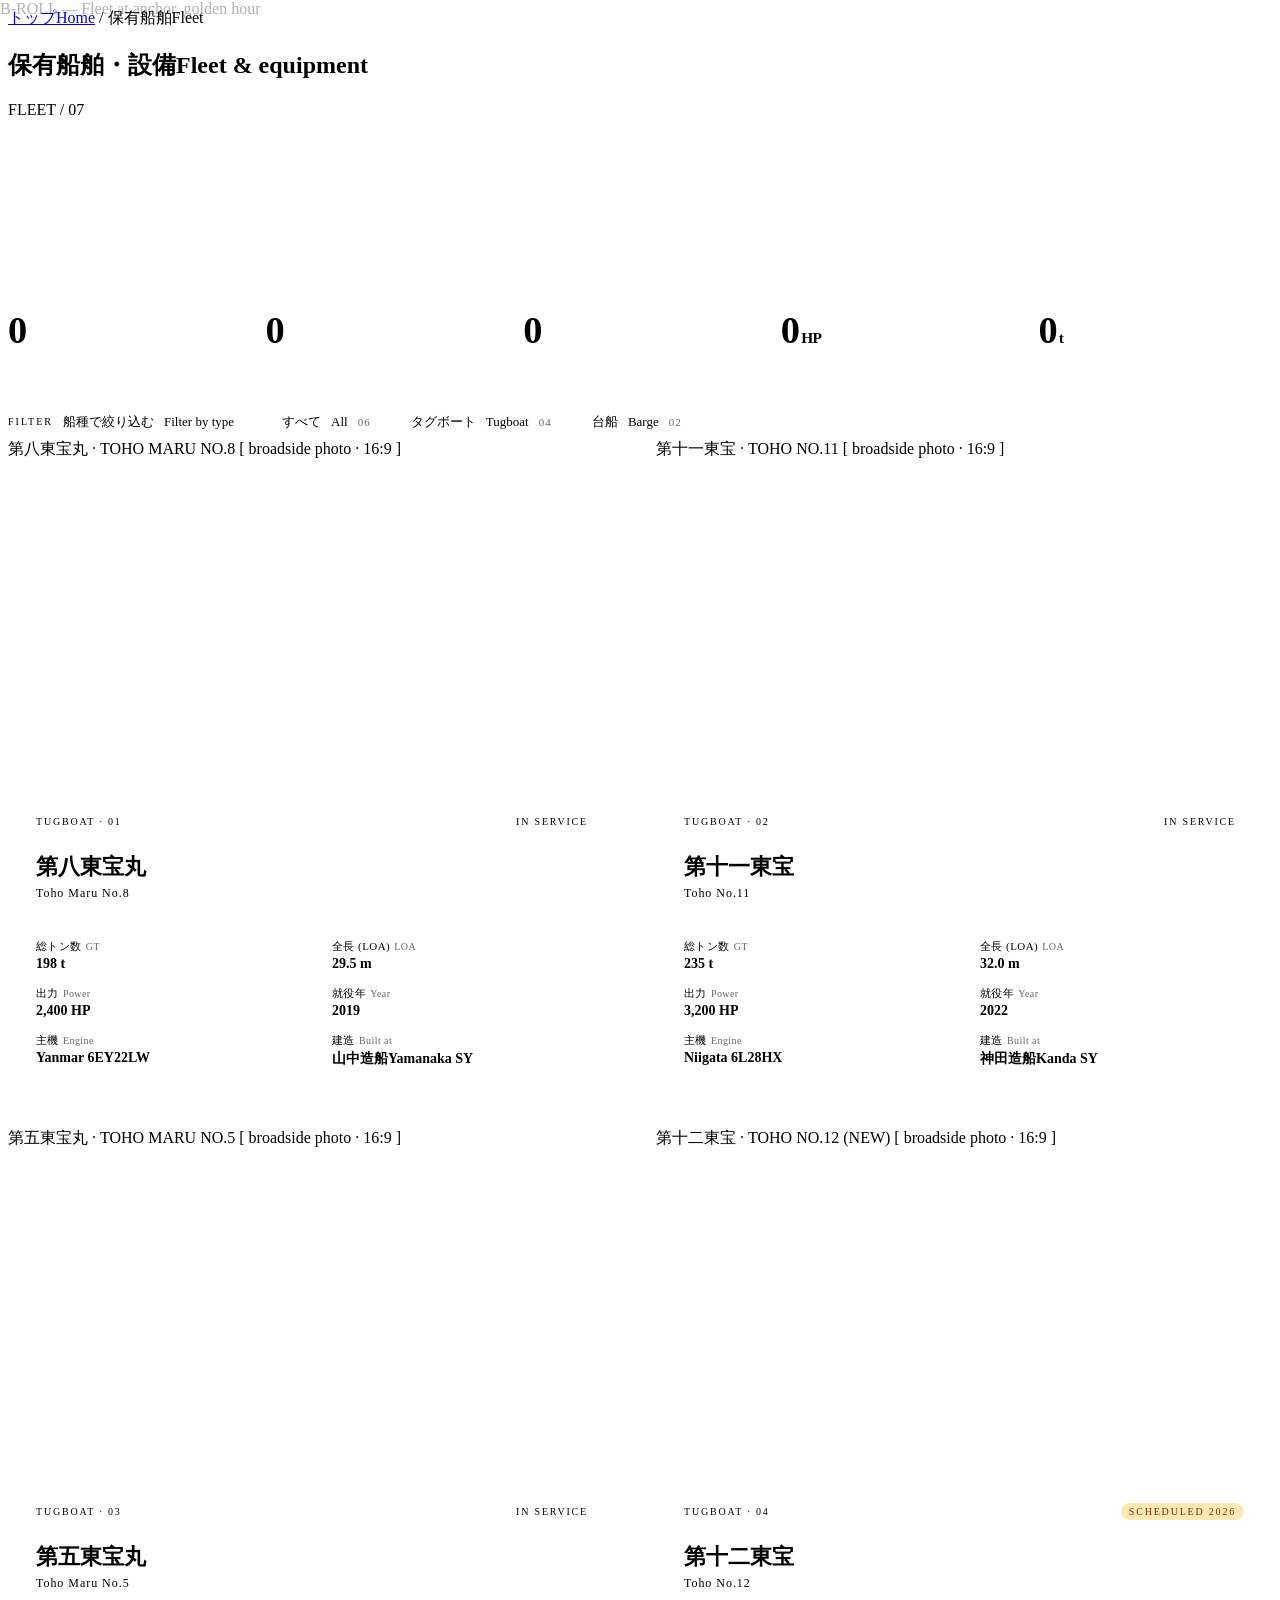
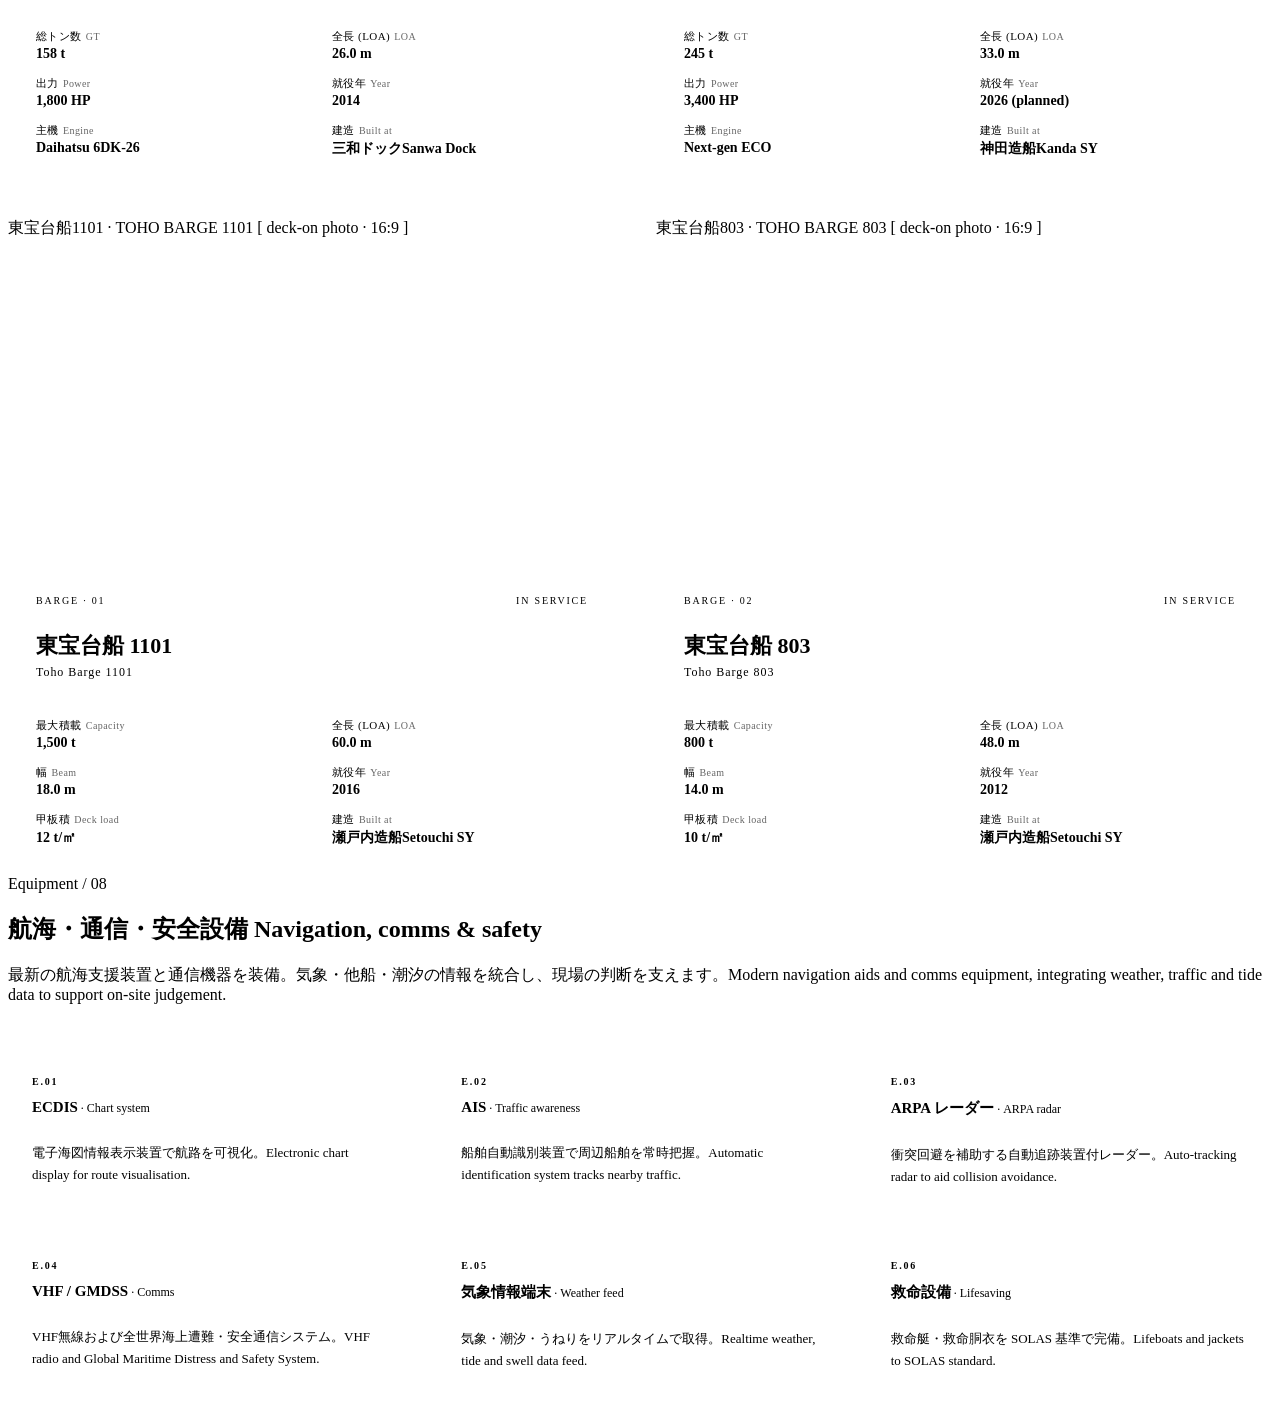
==== fleet.html @ 9111d15b "Add fleet.html" ====
<!doctype html>
<html lang="ja" data-lang="jp">
<head>
<meta charset="utf-8" />
<meta name="viewport" content="width=device-width, initial-scale=1" />
<title>保有船舶 | 東宝海運株式会社</title>
<link rel="preconnect" href="https://fonts.googleapis.com" />
<link rel="preconnect" href="https://fonts.gstatic.com" crossorigin />
<link href="https://fonts.googleapis.com/css2?family=Manrope:wght@400;500;600;700;800&family=Noto+Sans+JP:wght@300;400;500;700;900&family=JetBrains+Mono:wght@400;500&display=swap" rel="stylesheet" />
<link rel="stylesheet" href="assets/shared.css" />
</head>
<body>

<div data-partial="header" data-active="fleet" data-transparent="true"></div>

<section class="page-hero" data-screen-label="Fleet Hero">
  <div class="deco-bg"></div>
  <div class="img-ph dark" style="position:absolute;inset:0;border:none;opacity:0.3" data-parallax="0.2">
    <span class="ph-label">B-ROLL — Fleet at anchor, golden hour</span>
  </div>
  <div class="container">
    <div class="breadcrumb">
      <a href="index.html"><span class="jp">トップ</span><span class="en-text">Home</span></a>
      <span>/</span>
      <span><span class="jp">保有船舶</span><span class="en-text">Fleet</span></span>
    </div>
    <h1><span class="jp">保有船舶・設備</span><span class="en-text">Fleet & equipment</span></h1>
    <p class="en-label">FLEET / 07</p>
    <p style="margin-top:24px;max-width:60ch;color:rgba(255,255,255,0.8);font-size:16px">
      <span class="jp">瀬戸内の航行条件に最適化された、6隻のタグボートと台船を運用しています。</span>
      <span class="en-text">Six tugboats and barges, optimised for Seto Inland Sea operating conditions.</span>
    </p>
  </div>
  <svg class="wave-line" viewBox="0 0 1440 60" preserveAspectRatio="none"><path d="M0,30 C240,10 480,50 720,30 C960,10 1200,50 1440,30 L1440,60 L0,60 Z" fill="rgba(255,255,255,0.06)"/></svg>
</section>

<!-- Fleet stats bar -->
<section class="fleet-stats">
  <div class="container">
    <div class="stats-row">
      <div class="stat-item">
        <span class="stat-val en"><span data-count="6">0</span></span>
        <span class="stat-key"><span class="jp">保有船舶</span><span class="en-text">Vessels</span></span>
      </div>
      <div class="stat-item">
        <span class="stat-val en"><span data-count="4">0</span></span>
        <span class="stat-key"><span class="jp">タグボート</span><span class="en-text">Tugboats</span></span>
      </div>
      <div class="stat-item">
        <span class="stat-val en"><span data-count="2">0</span></span>
        <span class="stat-key"><span class="jp">台船</span><span class="en-text">Barges</span></span>
      </div>
      <div class="stat-item">
        <span class="stat-val en"><span data-count="3200">0</span><span class="unit">HP</span></span>
        <span class="stat-key"><span class="jp">最大出力</span><span class="en-text">Peak power</span></span>
      </div>
      <div class="stat-item">
        <span class="stat-val en"><span data-count="1500">0</span><span class="unit">t</span></span>
        <span class="stat-key"><span class="jp">最大積載</span><span class="en-text">Peak capacity</span></span>
      </div>
    </div>
  </div>
</section>

<!-- Filter -->
<section style="background:var(--white);border-bottom:1px solid var(--line)">
  <div class="container fleet-filter">
    <div class="filter-label">
      <span class="mono">FILTER</span>
      <span class="jp">船種で絞り込む</span><span class="en-text">Filter by type</span>
    </div>
    <div class="filter-tabs">
      <button class="tab is-active" data-filter="all"><span class="jp">すべて</span><span class="en-text">All</span><span class="count en">06</span></button>
      <button class="tab" data-filter="tug"><span class="jp">タグボート</span><span class="en-text">Tugboat</span><span class="count en">04</span></button>
      <button class="tab" data-filter="barge"><span class="jp">台船</span><span class="en-text">Barge</span><span class="count en">02</span></button>
    </div>
  </div>
</section>

<!-- Vessels grid -->
<section class="section">
  <div class="container">
    <div class="vessel-grid">
      <!-- Tug 1 -->
      <article class="vessel-card" data-type="tug" data-reveal>
        <div class="img-ph vessel-img">
          <span class="ph-label">第八東宝丸 · TOHO MARU NO.8</span>
          <span class="ph-text">[ broadside photo · 16:9 ]</span>
        </div>
        <div class="vessel-body">
          <div class="vessel-head">
            <span class="vessel-type mono">TUGBOAT · 01</span>
            <span class="vessel-status mono">IN SERVICE</span>
          </div>
          <h3>第八東宝丸<small class="en-text">Toho Maru No.8</small></h3>
          <dl class="vessel-spec">
            <div><dt><span class="jp">総トン数</span><span class="en-text">GT</span></dt><dd class="en">198 t</dd></div>
            <div><dt><span class="jp">全長 (LOA)</span><span class="en-text">LOA</span></dt><dd class="en">29.5 m</dd></div>
            <div><dt><span class="jp">出力</span><span class="en-text">Power</span></dt><dd class="en">2,400 HP</dd></div>
            <div><dt><span class="jp">就役年</span><span class="en-text">Year</span></dt><dd class="en">2019</dd></div>
            <div><dt><span class="jp">主機</span><span class="en-text">Engine</span></dt><dd class="en">Yanmar 6EY22LW</dd></div>
            <div><dt><span class="jp">建造</span><span class="en-text">Built at</span></dt><dd><span class="jp">山中造船</span><span class="en-text">Yamanaka SY</span></dd></div>
          </dl>
        </div>
      </article>

      <!-- Tug 2 -->
      <article class="vessel-card" data-type="tug" data-reveal data-reveal-delay="1">
        <div class="img-ph vessel-img">
          <span class="ph-label">第十一東宝 · TOHO NO.11</span>
          <span class="ph-text">[ broadside photo · 16:9 ]</span>
        </div>
        <div class="vessel-body">
          <div class="vessel-head">
            <span class="vessel-type mono">TUGBOAT · 02</span>
            <span class="vessel-status mono">IN SERVICE</span>
          </div>
          <h3>第十一東宝<small class="en-text">Toho No.11</small></h3>
          <dl class="vessel-spec">
            <div><dt><span class="jp">総トン数</span><span class="en-text">GT</span></dt><dd class="en">235 t</dd></div>
            <div><dt><span class="jp">全長 (LOA)</span><span class="en-text">LOA</span></dt><dd class="en">32.0 m</dd></div>
            <div><dt><span class="jp">出力</span><span class="en-text">Power</span></dt><dd class="en">3,200 HP</dd></div>
            <div><dt><span class="jp">就役年</span><span class="en-text">Year</span></dt><dd class="en">2022</dd></div>
            <div><dt><span class="jp">主機</span><span class="en-text">Engine</span></dt><dd class="en">Niigata 6L28HX</dd></div>
            <div><dt><span class="jp">建造</span><span class="en-text">Built at</span></dt><dd><span class="jp">神田造船</span><span class="en-text">Kanda SY</span></dd></div>
          </dl>
        </div>
      </article>

      <!-- Tug 3 -->
      <article class="vessel-card" data-type="tug" data-reveal data-reveal-delay="2">
        <div class="img-ph vessel-img">
          <span class="ph-label">第五東宝丸 · TOHO MARU NO.5</span>
          <span class="ph-text">[ broadside photo · 16:9 ]</span>
        </div>
        <div class="vessel-body">
          <div class="vessel-head">
            <span class="vessel-type mono">TUGBOAT · 03</span>
            <span class="vessel-status mono">IN SERVICE</span>
          </div>
          <h3>第五東宝丸<small class="en-text">Toho Maru No.5</small></h3>
          <dl class="vessel-spec">
            <div><dt><span class="jp">総トン数</span><span class="en-text">GT</span></dt><dd class="en">158 t</dd></div>
            <div><dt><span class="jp">全長 (LOA)</span><span class="en-text">LOA</span></dt><dd class="en">26.0 m</dd></div>
            <div><dt><span class="jp">出力</span><span class="en-text">Power</span></dt><dd class="en">1,800 HP</dd></div>
            <div><dt><span class="jp">就役年</span><span class="en-text">Year</span></dt><dd class="en">2014</dd></div>
            <div><dt><span class="jp">主機</span><span class="en-text">Engine</span></dt><dd class="en">Daihatsu 6DK-26</dd></div>
            <div><dt><span class="jp">建造</span><span class="en-text">Built at</span></dt><dd><span class="jp">三和ドック</span><span class="en-text">Sanwa Dock</span></dd></div>
          </dl>
        </div>
      </article>

      <!-- Tug 4 -->
      <article class="vessel-card" data-type="tug" data-reveal data-reveal-delay="3">
        <div class="img-ph vessel-img">
          <span class="ph-label">第十二東宝 · TOHO NO.12 (NEW)</span>
          <span class="ph-text">[ broadside photo · 16:9 ]</span>
        </div>
        <div class="vessel-body">
          <div class="vessel-head">
            <span class="vessel-type mono">TUGBOAT · 04</span>
            <span class="vessel-status mono incoming">SCHEDULED 2026</span>
          </div>
          <h3>第十二東宝<small class="en-text">Toho No.12</small></h3>
          <dl class="vessel-spec">
            <div><dt><span class="jp">総トン数</span><span class="en-text">GT</span></dt><dd class="en">245 t</dd></div>
            <div><dt><span class="jp">全長 (LOA)</span><span class="en-text">LOA</span></dt><dd class="en">33.0 m</dd></div>
            <div><dt><span class="jp">出力</span><span class="en-text">Power</span></dt><dd class="en">3,400 HP</dd></div>
            <div><dt><span class="jp">就役年</span><span class="en-text">Year</span></dt><dd class="en">2026 (planned)</dd></div>
            <div><dt><span class="jp">主機</span><span class="en-text">Engine</span></dt><dd class="en">Next-gen ECO</dd></div>
            <div><dt><span class="jp">建造</span><span class="en-text">Built at</span></dt><dd><span class="jp">神田造船</span><span class="en-text">Kanda SY</span></dd></div>
          </dl>
        </div>
      </article>

      <!-- Barge 1 -->
      <article class="vessel-card" data-type="barge" data-reveal>
        <div class="img-ph vessel-img">
          <span class="ph-label">東宝台船1101 · TOHO BARGE 1101</span>
          <span class="ph-text">[ deck-on photo · 16:9 ]</span>
        </div>
        <div class="vessel-body">
          <div class="vessel-head">
            <span class="vessel-type mono">BARGE · 01</span>
            <span class="vessel-status mono">IN SERVICE</span>
          </div>
          <h3>東宝台船 1101<small class="en-text">Toho Barge 1101</small></h3>
          <dl class="vessel-spec">
            <div><dt><span class="jp">最大積載</span><span class="en-text">Capacity</span></dt><dd class="en">1,500 t</dd></div>
            <div><dt><span class="jp">全長 (LOA)</span><span class="en-text">LOA</span></dt><dd class="en">60.0 m</dd></div>
            <div><dt><span class="jp">幅</span><span class="en-text">Beam</span></dt><dd class="en">18.0 m</dd></div>
            <div><dt><span class="jp">就役年</span><span class="en-text">Year</span></dt><dd class="en">2016</dd></div>
            <div><dt><span class="jp">甲板積</span><span class="en-text">Deck load</span></dt><dd class="en">12 t/㎡</dd></div>
            <div><dt><span class="jp">建造</span><span class="en-text">Built at</span></dt><dd><span class="jp">瀬戸内造船</span><span class="en-text">Setouchi SY</span></dd></div>
          </dl>
        </div>
      </article>

      <!-- Barge 2 -->
      <article class="vessel-card" data-type="barge" data-reveal data-reveal-delay="1">
        <div class="img-ph vessel-img">
          <span class="ph-label">東宝台船803 · TOHO BARGE 803</span>
          <span class="ph-text">[ deck-on photo · 16:9 ]</span>
        </div>
        <div class="vessel-body">
          <div class="vessel-head">
            <span class="vessel-type mono">BARGE · 02</span>
            <span class="vessel-status mono">IN SERVICE</span>
          </div>
          <h3>東宝台船 803<small class="en-text">Toho Barge 803</small></h3>
          <dl class="vessel-spec">
            <div><dt><span class="jp">最大積載</span><span class="en-text">Capacity</span></dt><dd class="en">800 t</dd></div>
            <div><dt><span class="jp">全長 (LOA)</span><span class="en-text">LOA</span></dt><dd class="en">48.0 m</dd></div>
            <div><dt><span class="jp">幅</span><span class="en-text">Beam</span></dt><dd class="en">14.0 m</dd></div>
            <div><dt><span class="jp">就役年</span><span class="en-text">Year</span></dt><dd class="en">2012</dd></div>
            <div><dt><span class="jp">甲板積</span><span class="en-text">Deck load</span></dt><dd class="en">10 t/㎡</dd></div>
            <div><dt><span class="jp">建造</span><span class="en-text">Built at</span></dt><dd><span class="jp">瀬戸内造船</span><span class="en-text">Setouchi SY</span></dd></div>
          </dl>
        </div>
      </article>
    </div>
  </div>
</section>

<!-- Equipment -->
<section class="section section--cream">
  <div class="container">
    <div data-reveal>
      <span class="eyebrow">Equipment / 08</span>
      <h2 class="section-title">
        <span class="jp">航海・通信・安全設備</span>
        <span class="en-text">Navigation, comms & safety</span>
      </h2>
      <p class="section-lead"><span class="jp">最新の航海支援装置と通信機器を装備。気象・他船・潮汐の情報を統合し、現場の判断を支えます。</span><span class="en-text">Modern navigation aids and comms equipment, integrating weather, traffic and tide data to support on-site judgement.</span></p>
    </div>

    <div class="equip-grid">
      <div class="equip"><span class="equip-no mono">E.01</span><h4><span class="jp">ECDIS</span><span class="en-text"> · Chart system</span></h4><p><span class="jp">電子海図情報表示装置で航路を可視化。</span><span class="en-text">Electronic chart display for route visualisation.</span></p></div>
      <div class="equip"><span class="equip-no mono">E.02</span><h4><span class="jp">AIS</span><span class="en-text"> · Traffic awareness</span></h4><p><span class="jp">船舶自動識別装置で周辺船舶を常時把握。</span><span class="en-text">Automatic identification system tracks nearby traffic.</span></p></div>
      <div class="equip"><span class="equip-no mono">E.03</span><h4><span class="jp">ARPA レーダー</span><span class="en-text"> · ARPA radar</span></h4><p><span class="jp">衝突回避を補助する自動追跡装置付レーダー。</span><span class="en-text">Auto-tracking radar to aid collision avoidance.</span></p></div>
      <div class="equip"><span class="equip-no mono">E.04</span><h4><span class="jp">VHF / GMDSS</span><span class="en-text"> · Comms</span></h4><p><span class="jp">VHF無線および全世界海上遭難・安全通信システム。</span><span class="en-text">VHF radio and Global Maritime Distress and Safety System.</span></p></div>
      <div class="equip"><span class="equip-no mono">E.05</span><h4><span class="jp">気象情報端末</span><span class="en-text"> · Weather feed</span></h4><p><span class="jp">気象・潮汐・うねりをリアルタイムで取得。</span><span class="en-text">Realtime weather, tide and swell data feed.</span></p></div>
      <div class="equip"><span class="equip-no mono">E.06</span><h4><span class="jp">救命設備</span><span class="en-text"> · Lifesaving</span></h4><p><span class="jp">救命艇・救命胴衣を SOLAS 基準で完備。</span><span class="en-text">Lifeboats and jackets to SOLAS standard.</span></p></div>
    </div>
  </div>
</section>

<div data-partial="footer"></div>

<script src="assets/partials.js"></script>
<script src="assets/main.js"></script>

<script>
// Vessel filter
document.querySelectorAll('.fleet-filter .tab').forEach((tab) => {
  tab.addEventListener('click', () => {
    document.querySelectorAll('.fleet-filter .tab').forEach((t) => t.classList.remove('is-active'));
    tab.classList.add('is-active');
    const filter = tab.dataset.filter;
    document.querySelectorAll('.vessel-card').forEach((card) => {
      const show = filter === 'all' || card.dataset.type === filter;
      card.style.display = show ? '' : 'none';
    });
  });
});
</script>

<style>
.fleet-stats { background: var(--navy-900); color: var(--white); padding: 36px 0; }
.stats-row {
  display: grid;
  grid-template-columns: repeat(5, 1fr);
  gap: 24px;
}
.stat-item { display: flex; flex-direction: column; gap: 4px; }
.stat-val { font-size: clamp(28px, 3vw, 40px); font-weight: 800; letter-spacing: -0.02em; line-height: 1; }
.stat-val .unit { font-size: 0.4em; color: var(--navy-300); font-weight: 600; margin-left: 2px; }
.stat-key { font-size: 11px; letter-spacing: 0.06em; color: rgba(255,255,255,0.7); }

.fleet-filter {
  display: flex;
  align-items: center;
  gap: 32px;
  padding: 18px var(--gutter);
  flex-wrap: wrap;
}
.filter-label {
  display: flex;
  align-items: center;
  gap: 10px;
  font-size: 13px;
  color: var(--text-2);
}
.filter-label .mono { font-size: 10px; color: var(--navy-500); letter-spacing: 0.2em; }
.filter-tabs { display: flex; gap: 8px; }
.tab {
  background: transparent;
  border: 1px solid var(--line-strong);
  padding: 8px 16px;
  font-family: inherit;
  font-size: 13px;
  display: inline-flex;
  align-items: center;
  gap: 10px;
  border-radius: 99px;
  color: var(--text-2);
  transition: all 200ms var(--ease);
}
.tab:hover { border-color: var(--navy-700); color: var(--navy-900); }
.tab.is-active { background: var(--navy-900); border-color: var(--navy-900); color: var(--white); }
.tab .count { font-size: 11px; letter-spacing: 0.1em; opacity: 0.6; }

.vessel-grid {
  display: grid;
  grid-template-columns: 1fr 1fr;
  gap: 32px;
}
.vessel-card {
  background: var(--white);
  border: 1px solid var(--line);
  display: flex;
  flex-direction: column;
  transition: transform 360ms var(--ease), box-shadow 360ms var(--ease);
}
.vessel-card:hover { transform: translateY(-4px); box-shadow: 0 30px 60px -30px rgba(10,25,41,0.18); }
.vessel-img { aspect-ratio: 16/9; }
.vessel-body { padding: 28px; }
.vessel-head {
  display: flex;
  justify-content: space-between;
  align-items: center;
  margin-bottom: 12px;
  font-size: 10px;
  letter-spacing: 0.18em;
}
.vessel-type { color: var(--navy-500); }
.vessel-status {
  padding: 3px 8px;
  border: 1px solid var(--line-strong);
  border-radius: 99px;
  color: var(--text-2);
}
.vessel-status.incoming {
  background: oklch(0.95 0.08 80);
  border-color: oklch(0.85 0.12 70);
  color: oklch(0.4 0.16 60);
}
.vessel-body h3 { font-size: 22px; margin-bottom: 20px; }
.vessel-body h3 small { display: block; font-family: var(--font-en); font-size: 12px; color: var(--text-3); margin-top: 4px; font-weight: 500; letter-spacing: 0.08em; }
.vessel-spec {
  margin: 0;
  display: grid;
  grid-template-columns: 1fr 1fr;
  gap: 14px 32px;
  border-top: 1px solid var(--line);
  padding-top: 18px;
}
.vessel-spec > div { display: flex; flex-direction: column; gap: 2px; }
.vessel-spec dt { font-size: 11px; color: var(--text-3); letter-spacing: 0.04em; }
.vessel-spec dt .en-text { display: inline; font-family: var(--font-en); margin-left: 4px; opacity: 0.6; font-size: 10px; }
.vessel-spec dd { margin: 0; font-size: 14px; font-weight: 600; color: var(--navy-900); }

.equip-grid {
  margin-top: 48px;
  display: grid;
  grid-template-columns: repeat(3, 1fr);
  gap: 24px;
}
.equip {
  background: var(--white);
  border: 1px solid var(--line);
  padding: 24px;
  display: flex;
  flex-direction: column;
  gap: 6px;
}
.equip-no { font-size: 10px; letter-spacing: 0.18em; color: var(--navy-500); font-weight: 700; }
.equip h4 { font-size: 15px; margin-top: 6px; }
.equip h4 .en-text { font-family: var(--font-en); color: var(--text-3); font-size: 12px; font-weight: 500; }
.equip p { margin: 0; font-size: 13px; color: var(--text-2); line-height: 1.7; }

@media (max-width: 900px) {
  .stats-row { grid-template-columns: repeat(2, 1fr); gap: 16px; }
  .vessel-grid { grid-template-columns: 1fr; }
  .vessel-spec { grid-template-columns: 1fr 1fr; gap: 12px 16px; }
  .equip-grid { grid-template-columns: 1fr; }
}
</style>

</body>
</html>
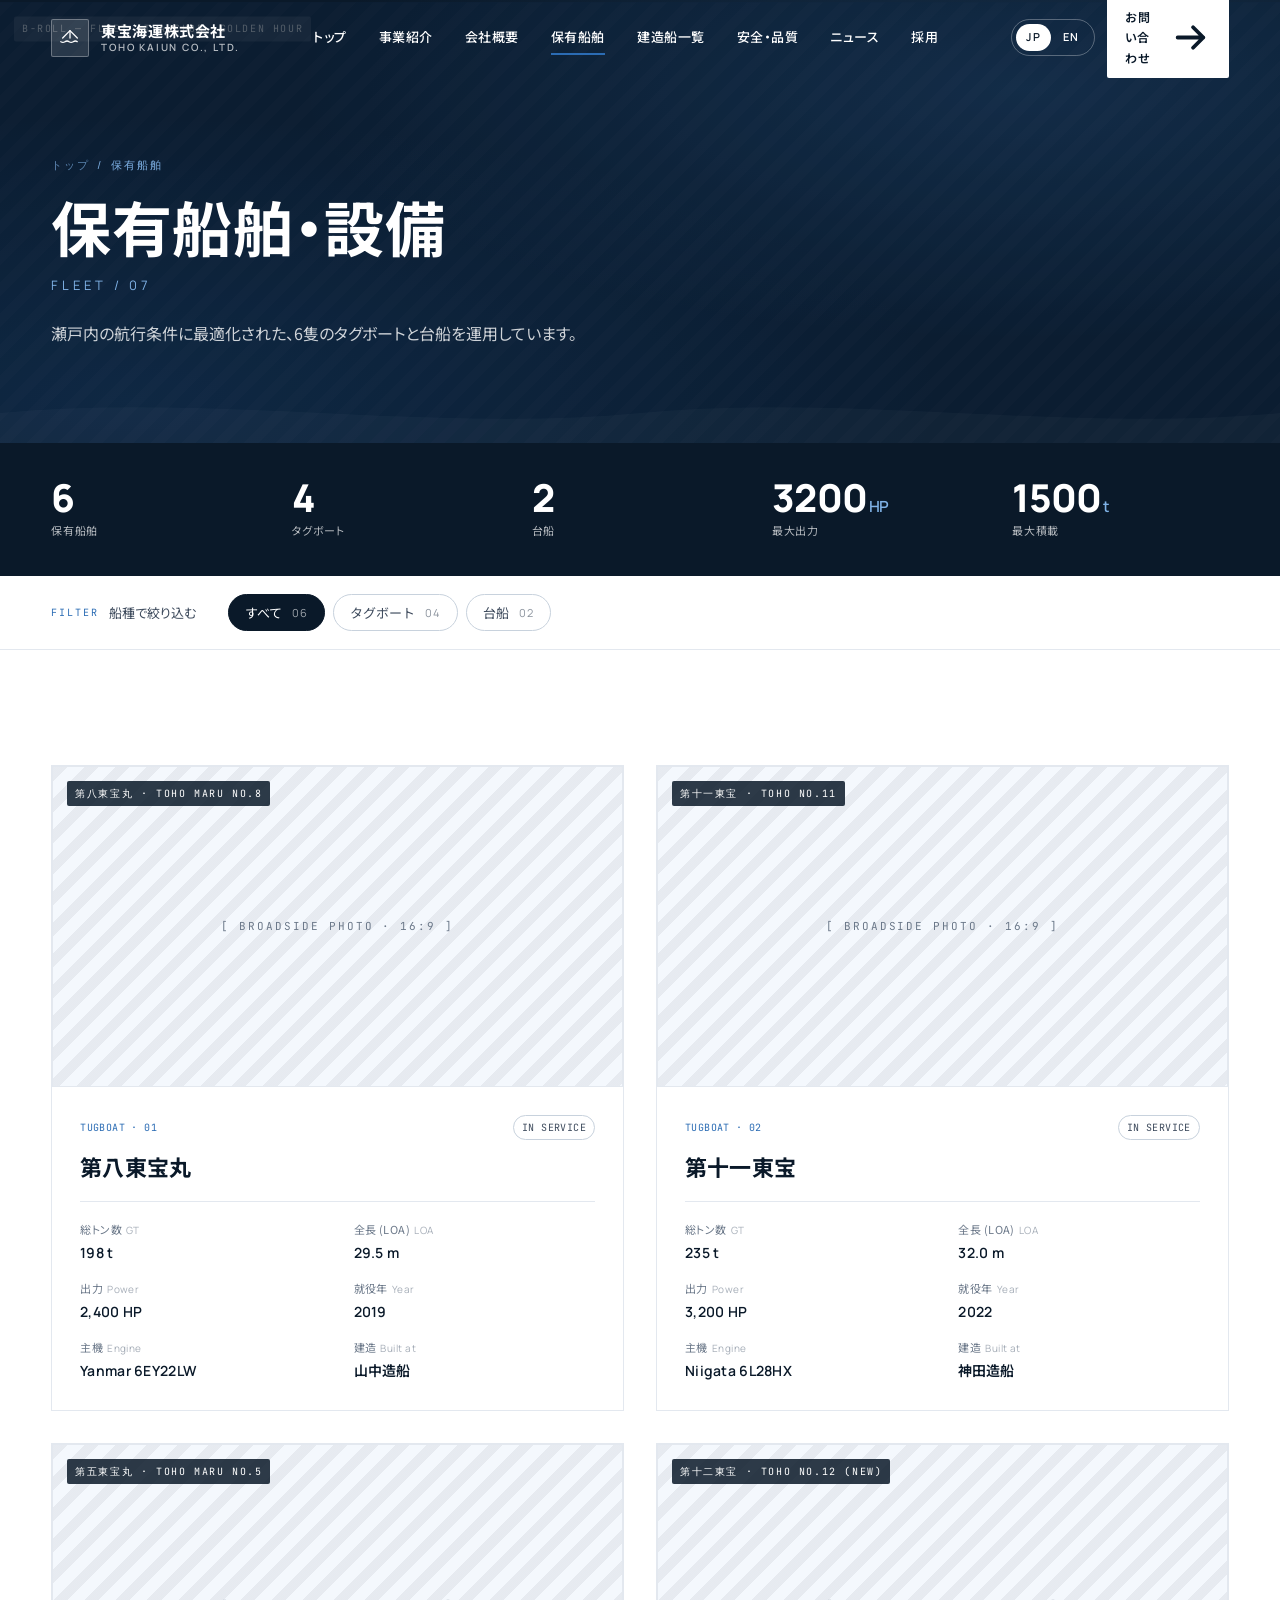
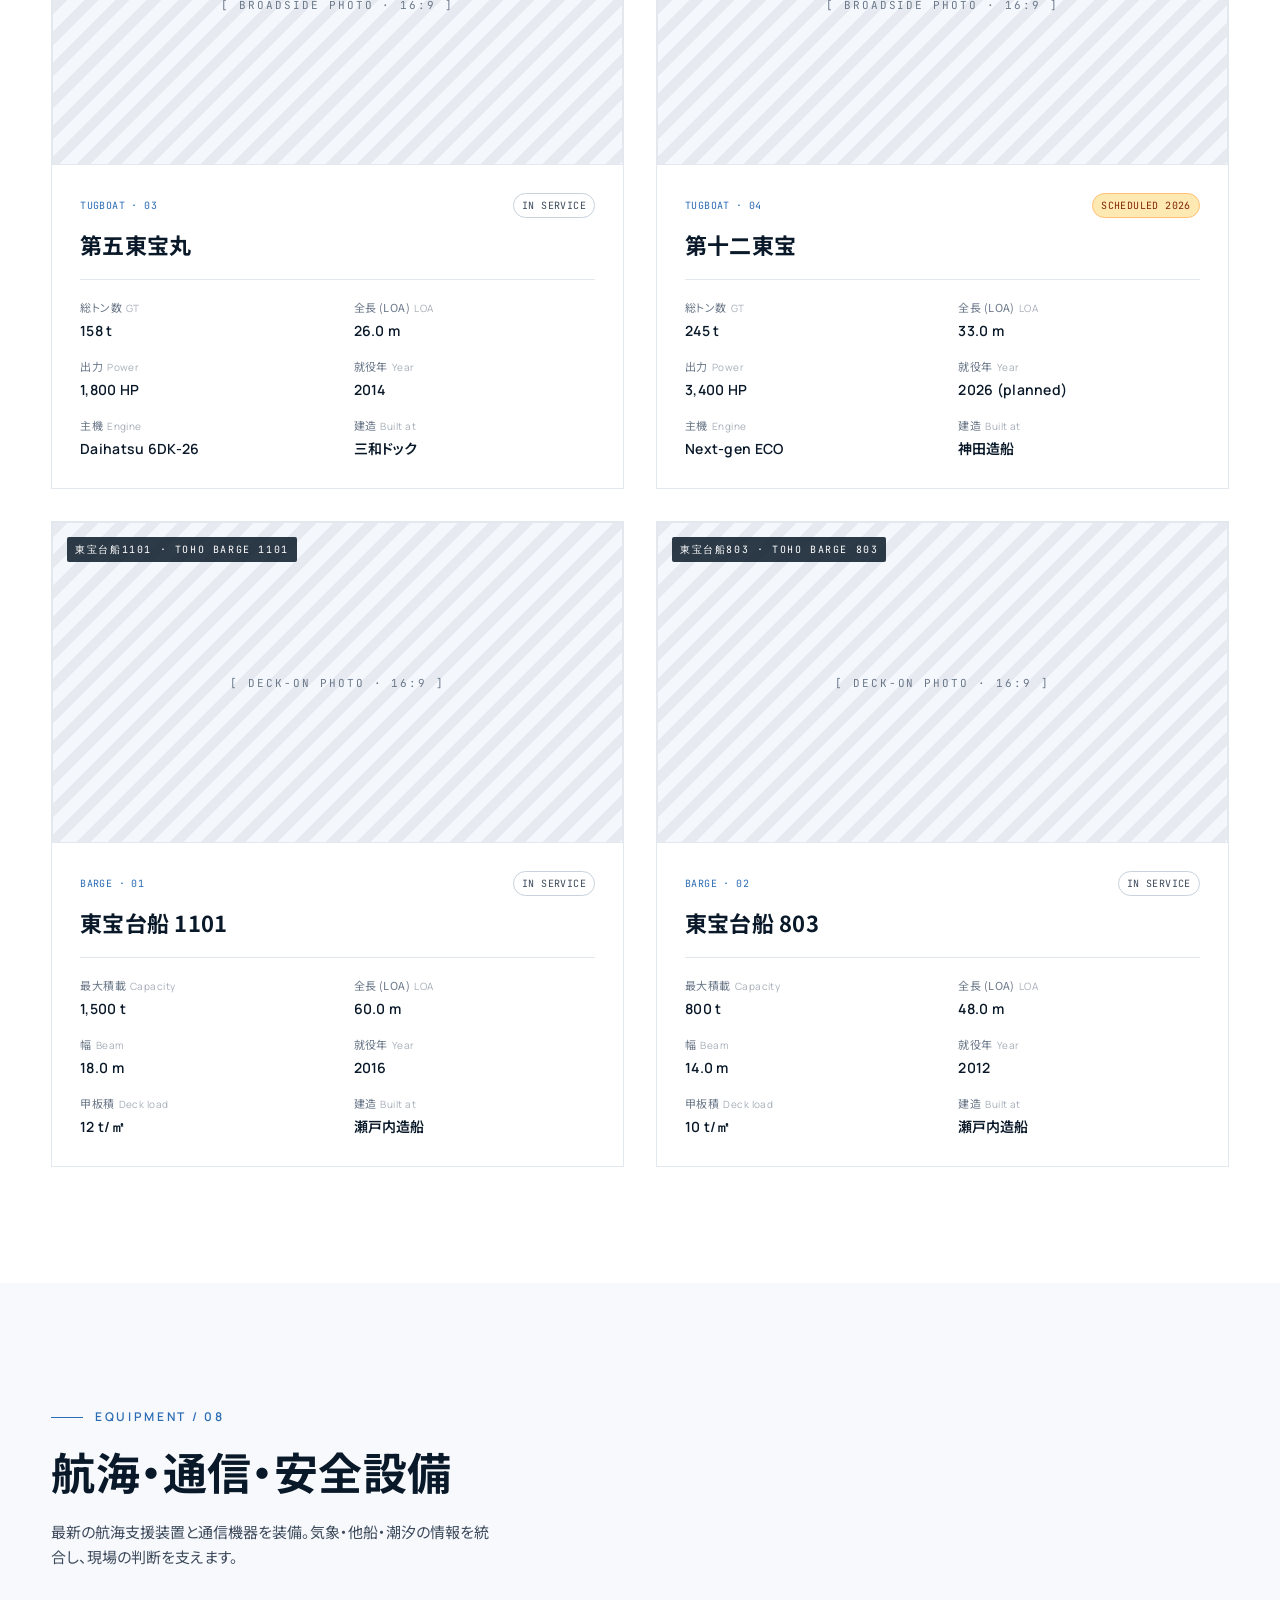
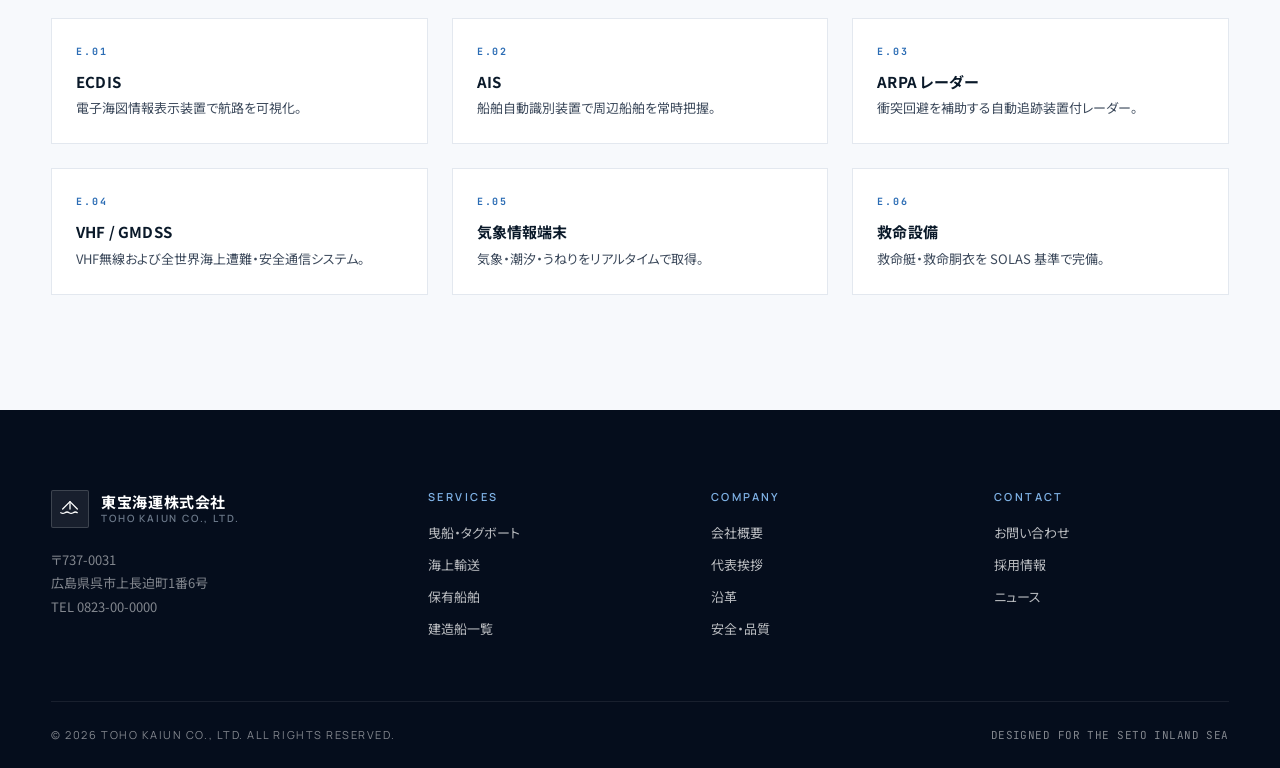
==== commit baa53028: "Update fleet.html" ====
--- a/fleet.html
+++ b/fleet.html
@@ -290,7 +290,9 @@
   gap: 10px;
   font-size: 13px;
   color: var(--text-2);
-}
+  flex-shrink: 0;
+}
+.filter-label > * { white-space: nowrap; }
 .filter-label .mono { font-size: 10px; color: var(--navy-500); letter-spacing: 0.2em; }
 .filter-tabs { display: flex; gap: 8px; }
 .tab {
--- a/assets/shared.css
+++ b/assets/shared.css
@@ -0,0 +1,632 @@
+/* ============================================
+   東宝海運株式会社 — Design System
+   ============================================ */
+
+:root {
+  /* Navy palette */
+  --navy-950: #050d1c;
+  --navy-900: #0a1929;
+  --navy-800: #0f2847;
+  --navy-700: #14365c;
+  --navy-600: #1e4d8a;
+  --navy-500: #2b6cb4;
+  --navy-400: #4a90d9;
+  --navy-300: #7fb2e6;
+  --navy-200: #b8d4f0;
+  --navy-100: #e8f0fa;
+  --navy-50:  #f4f8fd;
+
+  /* Neutrals */
+  --white: #ffffff;
+  --cream: #f7f9fc;
+  --line: #e3e8ef;
+  --line-strong: #c8d2dd;
+  --text: #0a1929;
+  --text-2: #3d4a5c;
+  --text-3: #6b7889;
+  --text-on-dark: #ffffff;
+  --text-on-dark-2: rgba(255,255,255,0.72);
+  --text-on-dark-3: rgba(255,255,255,0.5);
+
+  /* Accent */
+  --accent: oklch(0.72 0.13 220);
+  --accent-strong: oklch(0.6 0.16 220);
+  --signal: oklch(0.7 0.16 60);  /* warm signal/orange for CTAs occasional */
+
+  /* Type */
+  --font-jp: "Noto Sans JP", "Hiragino Sans", "Yu Gothic", "Meiryo", sans-serif;
+  --font-en: "Manrope", "Helvetica Neue", Helvetica, Arial, sans-serif;
+  --font-mono: "JetBrains Mono", "SF Mono", ui-monospace, "Menlo", monospace;
+
+  /* Layout */
+  --container: 1280px;
+  --container-wide: 1440px;
+  --gutter: clamp(20px, 4vw, 56px);
+  --header-h: 76px;
+  --radius: 2px;
+  --radius-md: 6px;
+  --radius-lg: 12px;
+
+  /* Easing & timing */
+  --ease: cubic-bezier(0.22, 1, 0.36, 1);
+  --ease-out: cubic-bezier(0.16, 1, 0.3, 1);
+}
+
+* { box-sizing: border-box; }
+
+html { scroll-behavior: smooth; }
+
+body {
+  margin: 0;
+  font-family: var(--font-jp);
+  font-weight: 400;
+  font-feature-settings: "palt" 1;
+  color: var(--text);
+  background: var(--white);
+  line-height: 1.7;
+  -webkit-font-smoothing: antialiased;
+  text-rendering: optimizeLegibility;
+}
+
+img, svg { display: block; max-width: 100%; }
+
+a { color: inherit; text-decoration: none; }
+
+button { font-family: inherit; cursor: pointer; }
+
+/* Typography helpers */
+.en { font-family: var(--font-en); letter-spacing: 0.02em; }
+.mono { font-family: var(--font-mono); letter-spacing: 0.04em; }
+
+h1, h2, h3, h4 {
+  margin: 0;
+  font-weight: 700;
+  letter-spacing: 0.01em;
+  line-height: 1.3;
+}
+
+.eyebrow {
+  font-family: var(--font-en);
+  font-size: 12px;
+  font-weight: 600;
+  letter-spacing: 0.22em;
+  text-transform: uppercase;
+  color: var(--navy-500);
+  display: inline-flex;
+  align-items: center;
+  gap: 12px;
+}
+.eyebrow::before {
+  content: "";
+  width: 32px;
+  height: 1px;
+  background: var(--navy-500);
+}
+.eyebrow.on-dark { color: var(--navy-300); }
+.eyebrow.on-dark::before { background: var(--navy-300); }
+
+.section-title {
+  font-size: clamp(28px, 4vw, 44px);
+  line-height: 1.25;
+  margin: 16px 0 0;
+}
+.section-title .accent { color: var(--navy-500); }
+
+.section-lead {
+  margin-top: 20px;
+  color: var(--text-2);
+  font-size: 15px;
+  max-width: 56ch;
+}
+
+/* ============== Layout ============== */
+.container {
+  width: 100%;
+  max-width: var(--container);
+  margin: 0 auto;
+  padding-inline: var(--gutter);
+}
+.container-wide {
+  width: 100%;
+  max-width: var(--container-wide);
+  margin: 0 auto;
+  padding-inline: var(--gutter);
+}
+
+section { position: relative; }
+
+/* ============== Header ============== */
+.site-header {
+  position: fixed;
+  inset: 0 0 auto 0;
+  height: var(--header-h);
+  z-index: 100;
+  display: flex;
+  align-items: center;
+  background: rgba(255,255,255,0);
+  transition: background 360ms var(--ease), border-color 360ms var(--ease), box-shadow 360ms var(--ease);
+  border-bottom: 1px solid transparent;
+}
+.site-header.is-scrolled {
+  background: rgba(255,255,255,0.96);
+  backdrop-filter: saturate(160%) blur(12px);
+  border-bottom-color: var(--line);
+}
+.site-header.is-light {
+  background: rgba(255,255,255,0.98);
+  backdrop-filter: saturate(160%) blur(12px);
+  border-bottom-color: var(--line);
+}
+.site-header .container {
+  display: flex;
+  align-items: center;
+  justify-content: space-between;
+  gap: 24px;
+  width: 100%;
+}
+.brand {
+  display: flex;
+  align-items: center;
+  gap: 12px;
+  color: var(--text);
+}
+.brand-mark {
+  width: 38px;
+  height: 38px;
+  display: grid;
+  place-items: center;
+  background: var(--navy-900);
+  color: var(--white);
+  border-radius: var(--radius);
+}
+.brand-mark svg { width: 22px; height: 22px; }
+.brand-text {
+  display: flex;
+  flex-direction: column;
+  line-height: 1;
+  gap: 4px;
+}
+.brand-text .name-jp {
+  font-size: 15px;
+  font-weight: 700;
+  letter-spacing: 0.04em;
+}
+.brand-text .name-en {
+  font-family: var(--font-en);
+  font-size: 10px;
+  font-weight: 600;
+  letter-spacing: 0.18em;
+  color: var(--text-3);
+  text-transform: uppercase;
+}
+.site-header.is-transparent .brand,
+.site-header.is-transparent .nav-list a,
+.site-header.is-transparent .lang-toggle,
+.site-header.is-transparent .header-cta {
+  color: var(--white);
+}
+.site-header.is-transparent .brand-mark {
+  background: rgba(255,255,255,0.12);
+  border: 1px solid rgba(255,255,255,0.3);
+}
+.site-header.is-transparent .brand-text .name-en {
+  color: rgba(255,255,255,0.7);
+}
+
+.nav {
+  display: flex;
+  align-items: center;
+  gap: 8px;
+}
+.nav-list {
+  display: flex;
+  align-items: center;
+  gap: 4px;
+  list-style: none;
+  margin: 0;
+  padding: 0;
+}
+.nav-list a {
+  display: inline-flex;
+  align-items: center;
+  padding: 8px 14px;
+  font-size: 13px;
+  font-weight: 500;
+  letter-spacing: 0.04em;
+  color: var(--text);
+  position: relative;
+  transition: color 200ms var(--ease);
+}
+.nav-list a:hover { color: var(--navy-500); }
+.nav-list a.is-active::after {
+  content: "";
+  position: absolute;
+  left: 14px; right: 14px; bottom: 2px;
+  height: 2px;
+  background: var(--navy-500);
+}
+
+.header-right { display: flex; align-items: center; gap: 12px; }
+
+.lang-toggle {
+  display: inline-flex;
+  align-items: center;
+  gap: 2px;
+  font-family: var(--font-en);
+  font-size: 11px;
+  font-weight: 600;
+  letter-spacing: 0.12em;
+  background: transparent;
+  border: 1px solid var(--line-strong);
+  border-radius: 99px;
+  padding: 4px;
+  color: var(--text-3);
+}
+.site-header.is-transparent .lang-toggle {
+  border-color: rgba(255,255,255,0.3);
+}
+.lang-toggle button {
+  background: transparent;
+  border: 0;
+  padding: 4px 10px;
+  color: inherit;
+  border-radius: 99px;
+  font: inherit;
+  letter-spacing: inherit;
+}
+.lang-toggle button.is-active {
+  background: var(--navy-900);
+  color: var(--white);
+}
+.site-header.is-transparent .lang-toggle button.is-active {
+  background: var(--white);
+  color: var(--navy-900);
+}
+
+.header-cta {
+  display: inline-flex;
+  align-items: center;
+  gap: 8px;
+  background: var(--navy-900);
+  color: var(--white);
+  padding: 10px 18px;
+  border-radius: var(--radius);
+  font-size: 12px;
+  font-weight: 600;
+  letter-spacing: 0.1em;
+  transition: background 200ms var(--ease), transform 200ms var(--ease);
+}
+.header-cta:hover { background: var(--navy-700); transform: translateY(-1px); }
+.site-header.is-transparent .header-cta {
+  background: var(--white);
+  color: var(--navy-900);
+}
+.site-header.is-transparent .header-cta:hover {
+  background: var(--navy-100);
+}
+
+.menu-toggle { display: none; }
+
+/* ============== Buttons ============== */
+.btn {
+  display: inline-flex;
+  align-items: center;
+  gap: 10px;
+  padding: 14px 24px;
+  font-size: 13px;
+  font-weight: 600;
+  letter-spacing: 0.08em;
+  border: 0;
+  border-radius: var(--radius);
+  transition: transform 200ms var(--ease), background 200ms var(--ease), color 200ms var(--ease);
+  background: var(--navy-900);
+  color: var(--white);
+  cursor: pointer;
+}
+.btn:hover { background: var(--navy-700); transform: translateY(-1px); }
+.btn--ghost {
+  background: transparent;
+  color: var(--navy-900);
+  border: 1px solid var(--navy-900);
+}
+.btn--ghost:hover { background: var(--navy-900); color: var(--white); }
+.btn--light {
+  background: var(--white);
+  color: var(--navy-900);
+}
+.btn--light:hover { background: var(--navy-100); color: var(--navy-900); }
+.btn--ghost-light {
+  background: transparent;
+  color: var(--white);
+  border: 1px solid rgba(255,255,255,0.4);
+}
+.btn--ghost-light:hover { background: var(--white); color: var(--navy-900); }
+.btn .arrow {
+  width: 14px; height: 14px;
+  transition: transform 200ms var(--ease);
+}
+.btn:hover .arrow { transform: translateX(4px); }
+
+/* ============== Page hero (sub-pages) ============== */
+.page-hero {
+  position: relative;
+  padding-top: calc(var(--header-h) + 80px);
+  padding-bottom: 80px;
+  background: var(--navy-900);
+  color: var(--white);
+  overflow: hidden;
+}
+.page-hero .container {
+  position: relative;
+  z-index: 2;
+}
+.page-hero .breadcrumb {
+  font-family: var(--font-en);
+  font-size: 11px;
+  letter-spacing: 0.16em;
+  color: var(--navy-300);
+  text-transform: uppercase;
+  display: flex;
+  gap: 8px;
+  align-items: center;
+}
+.page-hero .breadcrumb a { opacity: 0.7; }
+.page-hero .breadcrumb a:hover { opacity: 1; }
+.page-hero h1 {
+  margin-top: 16px;
+  font-size: clamp(36px, 5vw, 60px);
+  line-height: 1.15;
+  letter-spacing: 0.01em;
+}
+.page-hero .en-label {
+  font-family: var(--font-en);
+  font-size: 13px;
+  letter-spacing: 0.3em;
+  color: var(--navy-300);
+  text-transform: uppercase;
+  margin-top: 14px;
+}
+.page-hero .deco-bg {
+  position: absolute;
+  inset: 0;
+  background:
+    radial-gradient(ellipse at 80% 20%, rgba(74,144,217,0.18), transparent 50%),
+    radial-gradient(ellipse at 10% 90%, rgba(43,108,180,0.18), transparent 50%);
+  pointer-events: none;
+}
+.page-hero .wave-line {
+  position: absolute;
+  inset: auto 0 0 0;
+  height: 60px;
+  opacity: 0.5;
+  pointer-events: none;
+}
+
+/* ============== Footer ============== */
+.site-footer {
+  background: var(--navy-950);
+  color: var(--text-on-dark-2);
+  padding: 80px 0 0;
+  font-size: 13px;
+}
+.site-footer .footer-top {
+  display: grid;
+  grid-template-columns: 1.4fr 1fr 1fr 1fr;
+  gap: 48px;
+  padding-bottom: 60px;
+  border-bottom: 1px solid rgba(255,255,255,0.08);
+}
+.footer-brand .brand-mark {
+  background: rgba(255,255,255,0.08);
+  border: 1px solid rgba(255,255,255,0.16);
+}
+.footer-brand .brand-text .name-jp { color: var(--white); }
+.footer-brand .address {
+  margin-top: 20px;
+  color: var(--text-on-dark-3);
+  font-size: 13px;
+  line-height: 1.8;
+}
+.footer-col h4 {
+  font-family: var(--font-en);
+  font-size: 11px;
+  font-weight: 600;
+  letter-spacing: 0.22em;
+  text-transform: uppercase;
+  color: var(--navy-300);
+  margin-bottom: 18px;
+}
+.footer-col ul {
+  list-style: none;
+  margin: 0;
+  padding: 0;
+  display: flex;
+  flex-direction: column;
+  gap: 10px;
+}
+.footer-col a:hover { color: var(--white); }
+.footer-bottom {
+  padding: 24px 0;
+  display: flex;
+  justify-content: space-between;
+  align-items: center;
+  font-family: var(--font-en);
+  font-size: 11px;
+  letter-spacing: 0.14em;
+  color: var(--text-on-dark-3);
+  text-transform: uppercase;
+}
+
+/* ============== Image placeholder ============== */
+.img-ph {
+  position: relative;
+  background:
+    repeating-linear-gradient(135deg, rgba(10,25,41,0.06) 0 10px, transparent 10px 22px),
+    var(--navy-50);
+  border: 1px solid var(--line);
+  display: flex;
+  align-items: center;
+  justify-content: center;
+  color: var(--text-3);
+  font-family: var(--font-mono);
+  font-size: 11px;
+  letter-spacing: 0.08em;
+  overflow: hidden;
+}
+.img-ph.dark {
+  background:
+    repeating-linear-gradient(135deg, rgba(255,255,255,0.04) 0 10px, transparent 10px 22px),
+    var(--navy-800);
+  border-color: rgba(255,255,255,0.1);
+  color: rgba(255,255,255,0.55);
+}
+.img-ph .ph-label {
+  position: absolute;
+  top: 14px; left: 14px;
+  padding: 4px 8px;
+  background: rgba(10,25,41,0.85);
+  color: var(--white);
+  text-transform: uppercase;
+  font-size: 10px;
+  letter-spacing: 0.16em;
+  border-radius: 2px;
+}
+.img-ph.dark .ph-label {
+  background: rgba(255,255,255,0.16);
+  color: var(--white);
+}
+.img-ph .ph-text {
+  text-align: center;
+  text-transform: uppercase;
+  font-size: 11px;
+  letter-spacing: 0.18em;
+  padding: 0 16px;
+}
+
+/* ============== Scroll reveal ============== */
+[data-reveal] {
+  opacity: 0;
+  transform: translateY(28px);
+  transition: opacity 800ms var(--ease), transform 800ms var(--ease);
+}
+[data-reveal].is-in {
+  opacity: 1;
+  transform: translateY(0);
+}
+[data-reveal][data-reveal="fade"] {
+  transform: none;
+}
+[data-reveal-delay="1"] { transition-delay: 100ms; }
+[data-reveal-delay="2"] { transition-delay: 200ms; }
+[data-reveal-delay="3"] { transition-delay: 300ms; }
+[data-reveal-delay="4"] { transition-delay: 400ms; }
+[data-reveal-delay="5"] { transition-delay: 500ms; }
+
+/* ============== Utility ============== */
+.divider {
+  height: 1px;
+  background: var(--line);
+  border: 0;
+}
+.section { padding: clamp(70px, 9vw, 120px) 0; }
+.section--cream { background: var(--cream); }
+.section--navy { background: var(--navy-900); color: var(--white); }
+.section--navy .section-lead { color: var(--text-on-dark-2); }
+.section--navy .eyebrow { color: var(--navy-300); }
+.section--navy .eyebrow::before { background: var(--navy-300); }
+
+/* Lang switching */
+[data-lang="en"] .jp { display: none; }
+[data-lang="jp"] .en-text { display: none; }
+
+/* Hide JP/EN sibling helper */
+.lang-pair > .jp,
+.lang-pair > .en-text { display: block; }
+[data-lang="en"] .lang-pair > .jp { display: none; }
+[data-lang="jp"] .lang-pair > .en-text { display: none; }
+
+/* ============== Responsive ============== */
+@media (max-width: 1080px) {
+  .nav-list { gap: 0; }
+  .nav-list a { padding: 8px 10px; font-size: 12px; }
+}
+
+@media (max-width: 900px) {
+  :root { --header-h: 64px; }
+  .nav-list { display: none; }
+  .menu-toggle {
+    display: inline-flex;
+    width: 40px; height: 40px;
+    align-items: center;
+    justify-content: center;
+    border: 1px solid var(--line-strong);
+    background: transparent;
+    border-radius: 99px;
+  }
+  .site-header.is-transparent .menu-toggle {
+    border-color: rgba(255,255,255,0.3);
+    color: var(--white);
+  }
+  .header-cta { display: none; }
+  .site-footer .footer-top {
+    grid-template-columns: 1fr 1fr;
+    gap: 32px;
+  }
+}
+
+/* Mobile drawer */
+.drawer {
+  position: fixed;
+  inset: 0;
+  z-index: 200;
+  background: rgba(10,25,41,0.96);
+  backdrop-filter: blur(12px);
+  color: var(--white);
+  opacity: 0;
+  pointer-events: none;
+  transition: opacity 320ms var(--ease);
+  display: flex;
+  flex-direction: column;
+}
+.drawer.is-open { opacity: 1; pointer-events: auto; }
+.drawer-head {
+  display: flex;
+  justify-content: space-between;
+  align-items: center;
+  padding: 16px var(--gutter);
+  border-bottom: 1px solid rgba(255,255,255,0.08);
+}
+.drawer-close {
+  width: 40px; height: 40px;
+  border-radius: 99px;
+  background: transparent;
+  border: 1px solid rgba(255,255,255,0.3);
+  color: var(--white);
+  display: inline-flex;
+  align-items: center;
+  justify-content: center;
+}
+.drawer-nav {
+  flex: 1;
+  display: flex;
+  flex-direction: column;
+  padding: 32px var(--gutter);
+  gap: 4px;
+  overflow-y: auto;
+}
+.drawer-nav a {
+  display: flex;
+  justify-content: space-between;
+  align-items: center;
+  padding: 18px 0;
+  border-bottom: 1px solid rgba(255,255,255,0.08);
+  font-size: 18px;
+  font-weight: 500;
+}
+.drawer-nav a .en-text {
+  font-family: var(--font-en);
+  font-size: 11px;
+  letter-spacing: 0.18em;
+  color: var(--navy-300);
+  text-transform: uppercase;
+}
